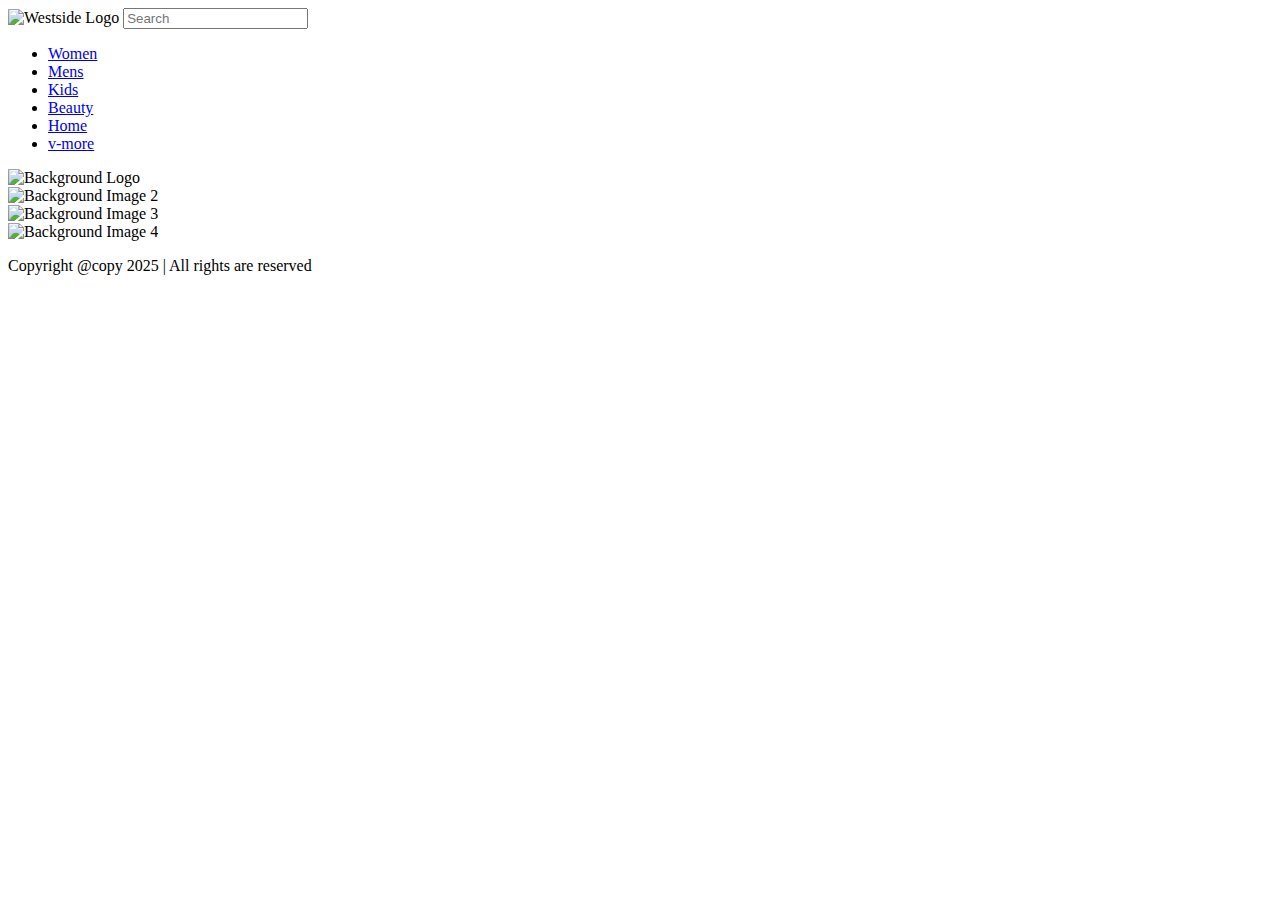
==== index.html @ 34f1ee63 "Add files via upload" ====
<!DOCTYPE html>
<html lang="en">

<head>
    <meta charset="UTF-8">
    <meta name="viewport" content="width=device-width, initial-scale=1.0">
    <title>Shopping with westside</title>
    <link rel="stylesheet" href="css/style.css">
</head>

<body>
    <header>
        <div class="header-container">
            <img src="/img/westsidelogo.webp" alt="Westside Logo" height="50">
            <input type="text" placeholder="Search" class="search-bar">
            <nav>
                <ul class="nav-list">
                    <li><a href="womens.html">Women</a></li>
                    <li><a href="mens.html">Mens</a></li>
                    <li><a href="kids.html">Kids</a></li>
                    <li><a href="beauty.html">Beauty</a></li>
                    <li><a href="index.html">Home</a></li>
                    <li><a href="About-us.html">v-more</a></li>
                </ul>
            </nav>
        </div>
    </header>
    <main>
        <section class="section1">
            <img src="img/backgroundlogo.webp" alt="Background Logo">
        </section>
        <section class="section2">
            <img src="img/bgimg2.jpg" alt="Background Image 2">
        </section>
        <section class="section3">
            <img src="img/bgim3.jpg" alt="Background Image 3">
        </section>
        <section class="section4">
            <img src="img/bgimg4.webp" alt="Background Image 4">
        </section>
    </main>
    <footer>
        <p>Copyright @copy 2025 | All rights are reserved</p>
    </footer>
    <script src="js/script.js"></script>
</body>

</html>
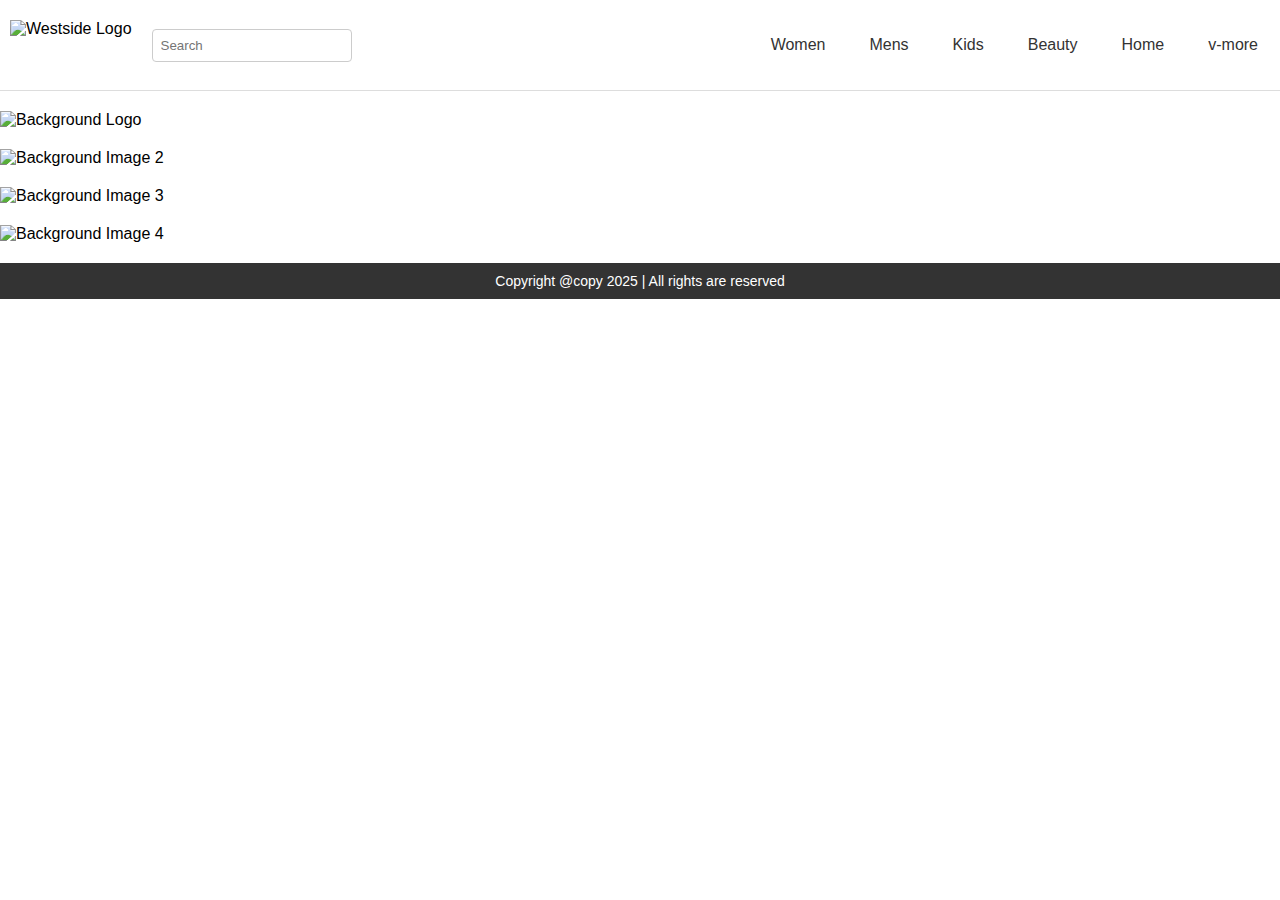
==== commit 44c4a641: "Update index.html" ====
--- a/index.html
+++ b/index.html
@@ -5,7 +5,7 @@
     <meta charset="UTF-8">
     <meta name="viewport" content="width=device-width, initial-scale=1.0">
     <title>Shopping with westside</title>
-    <link rel="stylesheet" href="css/style.css">
+    <link rel="stylesheet" href="style.css">
 </head>
 
 <body>
@@ -45,4 +45,4 @@
     <script src="js/script.js"></script>
 </body>
 
-</html>+</html>
--- a/style.css
+++ b/style.css
@@ -0,0 +1,152 @@
+/* General Reset */
+* {
+    margin: 0;
+    padding: 0;
+    box-sizing: border-box;
+}
+
+/* Body Styling */
+/* General Layout */
+body {
+    font-family: Arial, sans-serif;
+    margin: 0;
+    padding: 0;
+}
+
+/* Header Styling */
+header {
+    background-color: #fff;
+    padding: 20px 10px;
+    display: flex;
+    justify-content: space-between;
+    align-items: center;
+    border-bottom: 1px solid #ddd;
+}
+
+.header-container {
+    display: flex;
+    align-items: center;
+    width: 100%;
+}
+
+header img {
+    margin-right: 20px;
+}
+
+.search-bar {
+    padding: 8px;
+    margin-right: 20px;
+    width: 200px;
+    border: 1px solid #ccc;
+    border-radius: 4px;
+}
+
+/* Navigation Bar */
+nav {
+    margin-left: auto; /* Pushes the nav list to the right */
+}
+
+.nav-list {
+    list-style: none;
+    display: flex;
+    gap: 20px; /* Space between navigation items */
+    margin: 0;
+    padding: 0;
+}
+
+.nav-list li {
+    display: inline;
+}
+
+.nav-list a {
+    text-decoration: none;
+    color: #333;
+    font-size: 16px;
+    padding: 8px 12px;
+    border-radius: 4px;
+    transition: background-color 0.3s ease, color 0.3s ease;
+}
+
+.nav-list a:hover {
+    background-color: #f1f1f1;
+    color: #007BFF; /* Highlight color on hover */
+}
+
+/* Main Section */
+main {
+    margin-top: 20px;
+}
+
+/* Section 1 */
+.section1 img {
+    width: 100%;
+    height: auto;
+    display: block;
+}
+
+/* Section 2 - Multiple Images */
+section {
+    margin: 20px 0;
+    display: flex;
+    justify-content: space-between;
+    gap: 20px;
+}
+
+section img {
+    width: 100%;
+    max-height: 650px;
+    object-fit: cover;
+}
+
+/* Section 3 */
+.section3 img {
+    width: 100%;
+    max-height: 650px;
+    object-fit: cover;
+}
+
+/* Section 4 */
+.section4 img {
+    width: 100%;
+    max-height: 650px;
+    object-fit: cover;
+}
+
+/* Footer Section */
+footer {
+    background-color: #333;
+    color: white;
+    text-align: center;
+    padding: 10px 0;
+    position: relative;
+    bottom: 0;
+    width: 100%;
+    margin-top: 20px;
+}
+
+footer p {
+    font-size: 14px;
+}
+
+/* Responsive Design */
+@media (max-width: 768px) {
+    header input {
+        width: 150px;
+    }
+
+    header nav {
+        flex-direction: column;
+        gap: 10px;
+        align-items: center;
+    }
+
+    section {
+        flex-direction: column;
+        gap: 10px;
+    }
+
+    section img {
+        width: 100%;
+        height: auto;
+    }
+}
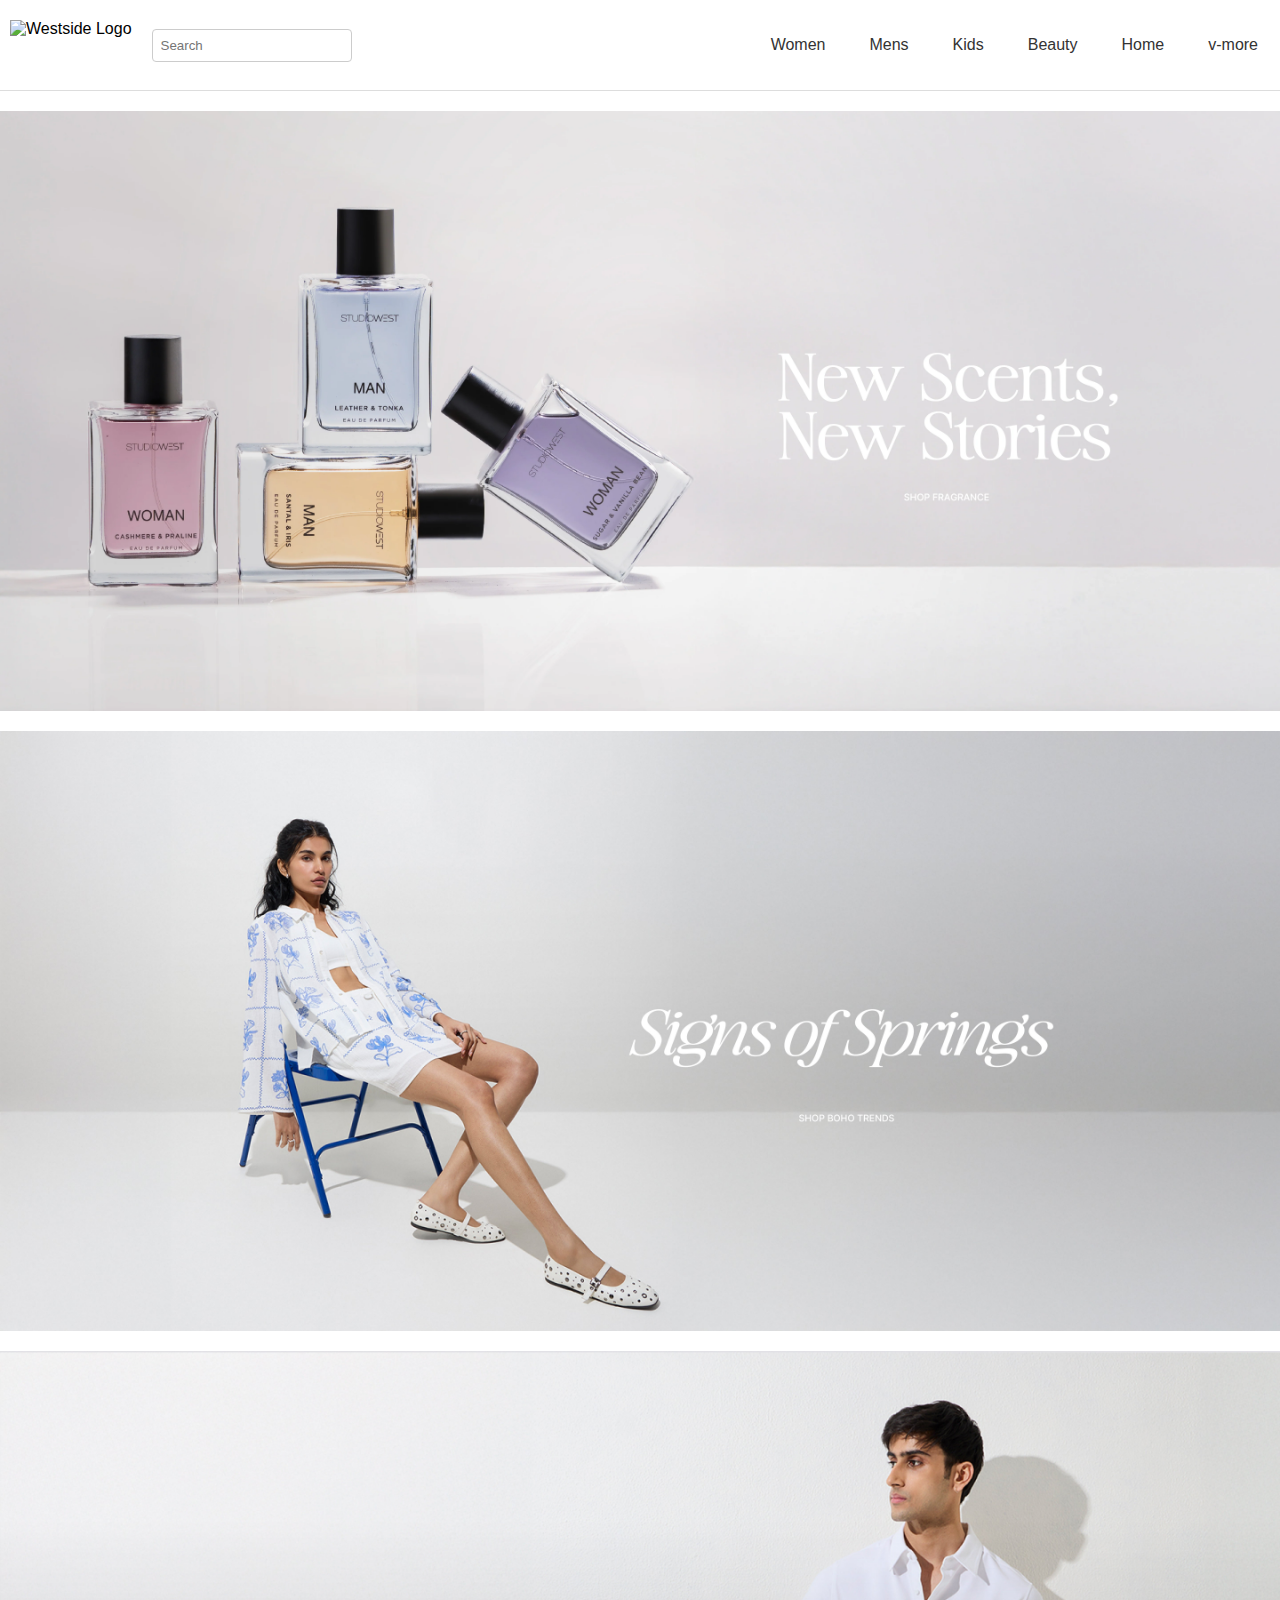
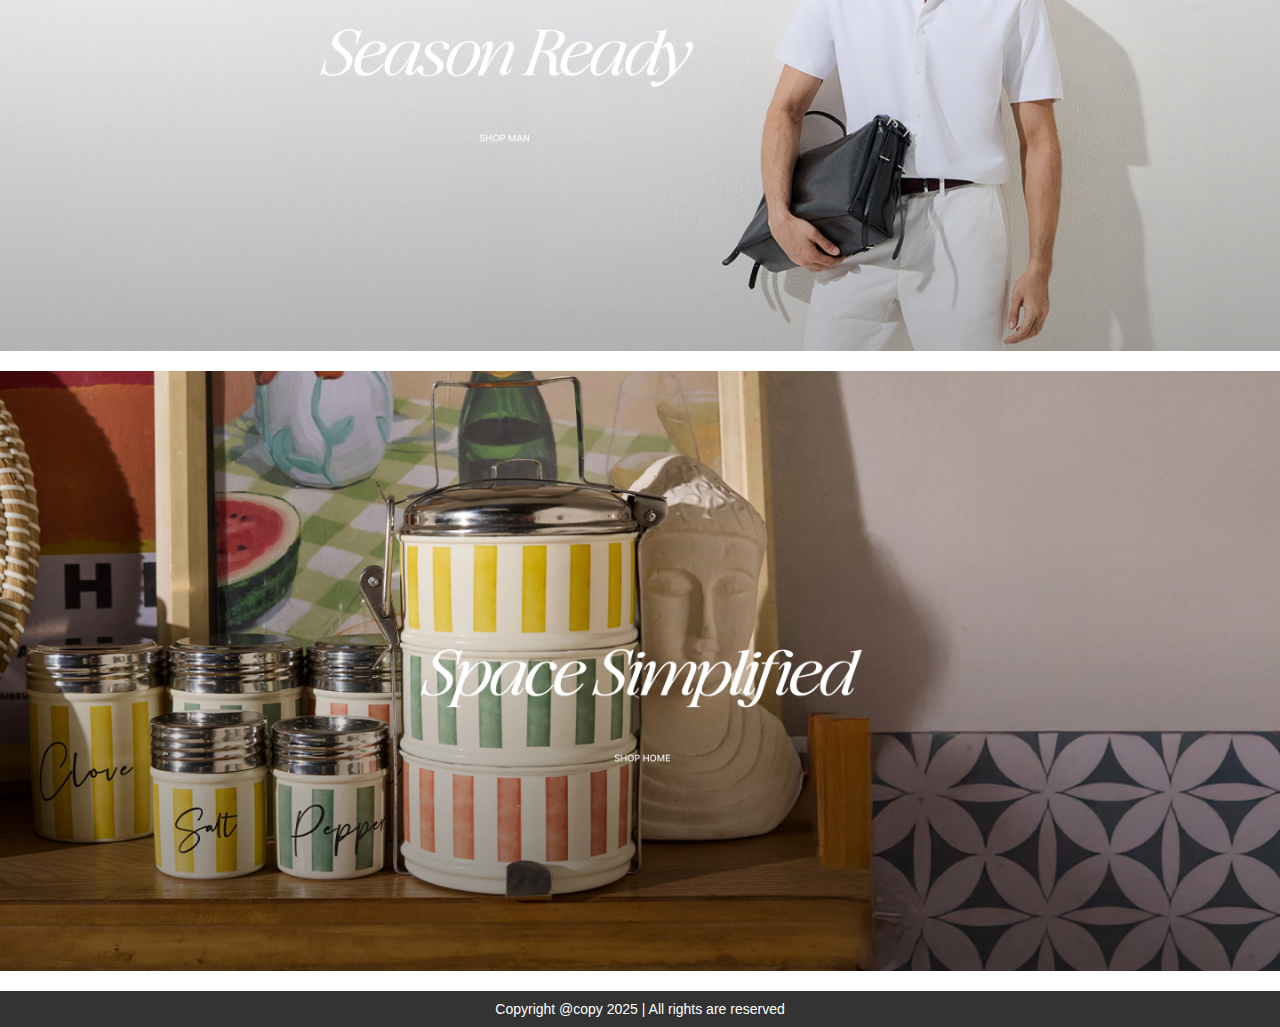
==== commit d29b7015: "Update index.html" ====
--- a/index.html
+++ b/index.html
@@ -27,16 +27,16 @@
     </header>
     <main>
         <section class="section1">
-            <img src="img/backgroundlogo.webp" alt="Background Logo">
+            <img src="backgroundlogo.webp" alt="Background Logo">
         </section>
         <section class="section2">
-            <img src="img/bgimg2.jpg" alt="Background Image 2">
+            <img src="bgimg2.jpg" alt="Background Image 2">
         </section>
         <section class="section3">
-            <img src="img/bgim3.jpg" alt="Background Image 3">
+            <img src="bgim3.jpg" alt="Background Image 3">
         </section>
         <section class="section4">
-            <img src="img/bgimg4.webp" alt="Background Image 4">
+            <img src="bgimg4.webp" alt="Background Image 4">
         </section>
     </main>
     <footer>
